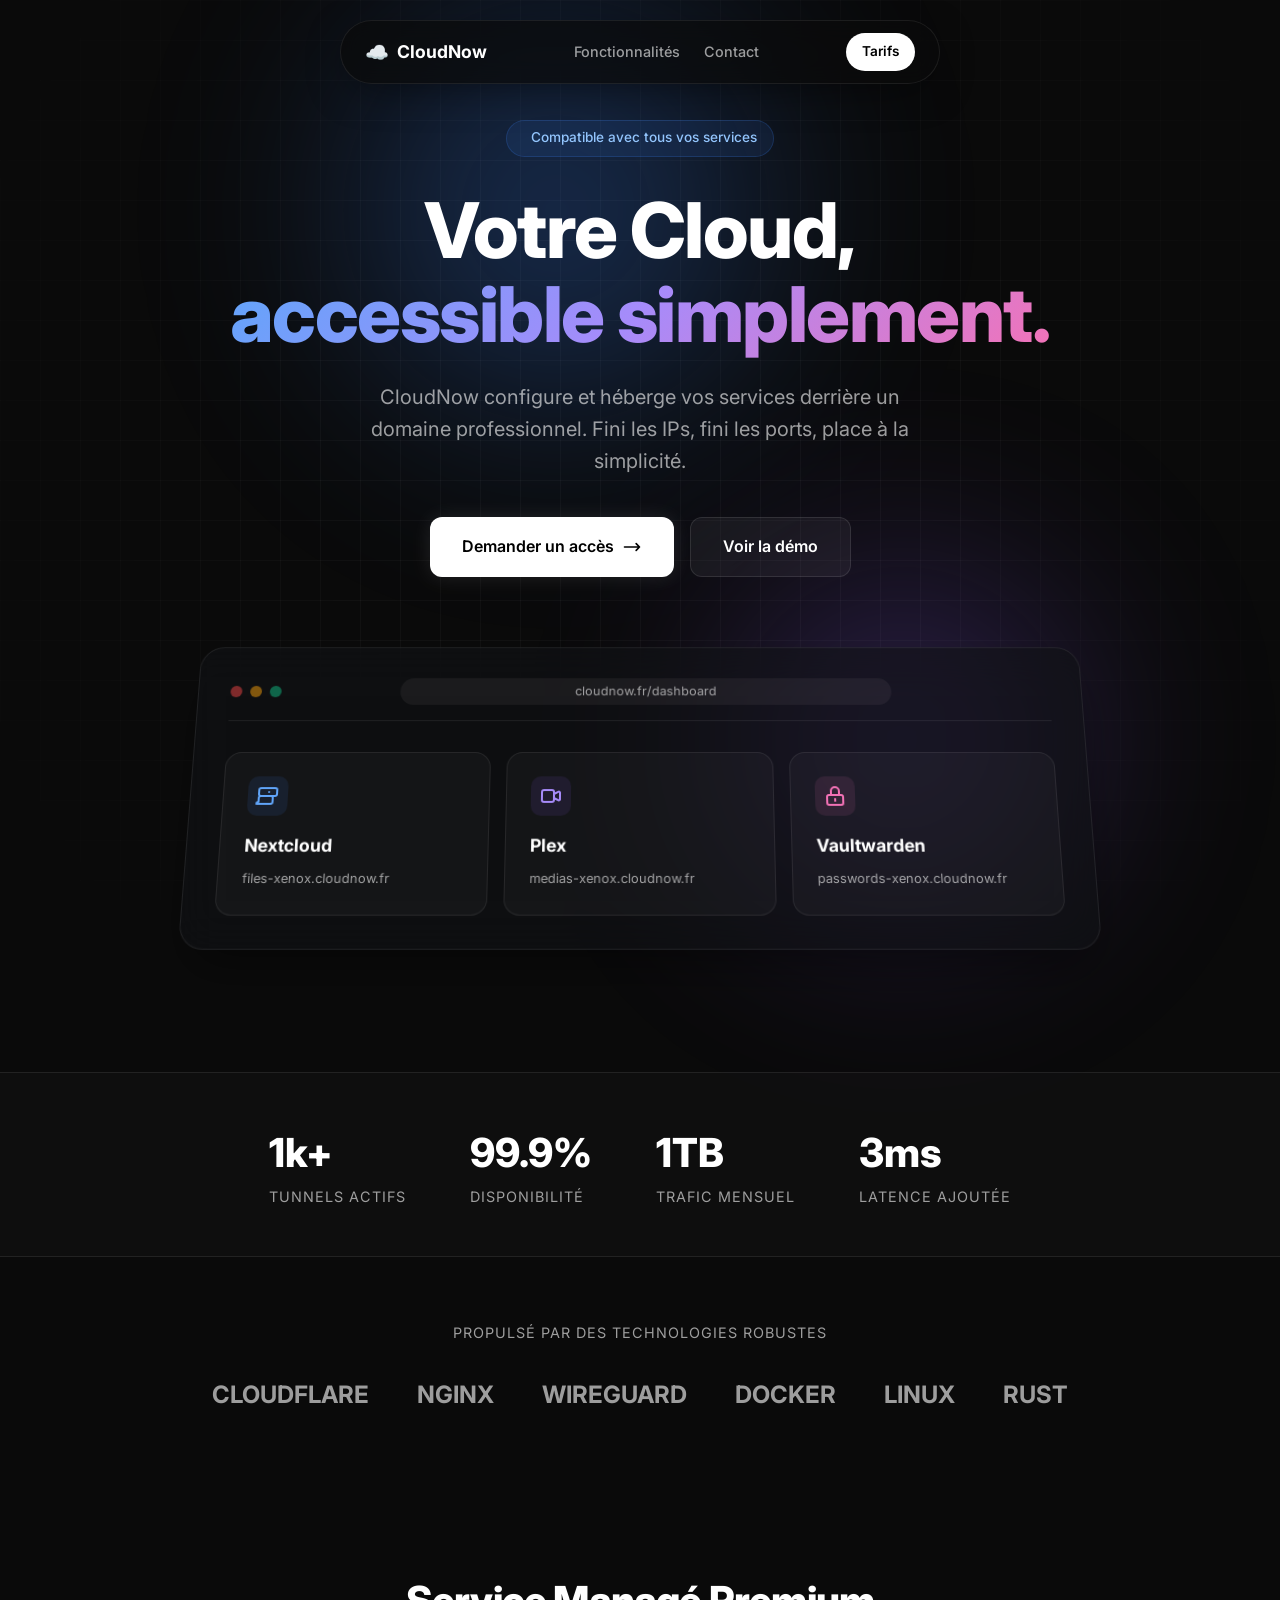
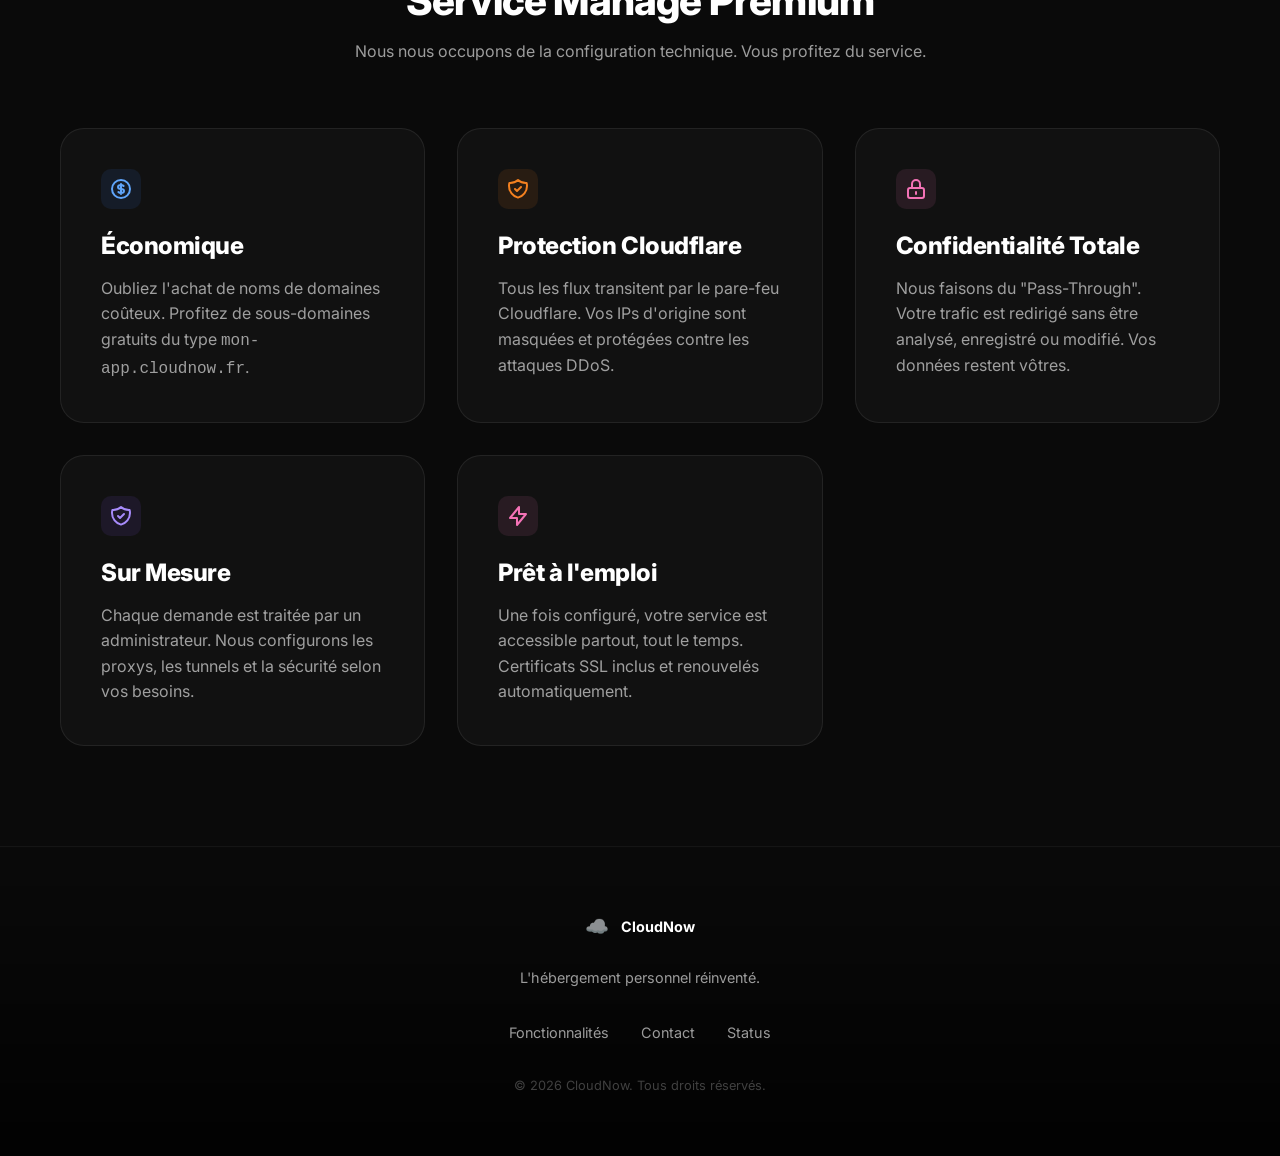
==== index.html @ 5626d106 "Add files via upload" ====
<!DOCTYPE html>
<html lang="fr">

<head>
    <meta charset="UTF-8">
    <meta name="viewport" content="width=device-width, initial-scale=1.0">
    <title>CloudNow - Votre infrastructure unifiée</title>
    <link rel="stylesheet" href="style.css">
    <!-- Favicon (placeholder) -->
    <link rel="icon"
        href="data:image/svg+xml,<svg xmlns=%22http://www.w3.org/2000/svg%22 viewBox=%220 0 100 100%22><text y=%22.9em%22 font-size=%2290%22>☁️</text></svg>">
</head>

<body>

    <!-- Background Elements -->
    <div class="grid-overlay"></div>
    <div class="bg-gradient-blob blob-1"></div>
    <div class="bg-gradient-blob blob-2"></div>

    <!-- Navigation -->
    <nav>
        <div class="nav-glass">
            <a href="#" class="logo">
                <span style="font-size: 1.2rem;">☁️</span> CloudNow
            </a>
            <div class="nav-links">
                <a href="features.html">Fonctionnalités</a>

                <a href="contact.html">Contact</a>
            </div>
            <a href="pricing.html" class="nav-cta">Tarifs</a>

        </div>
    </nav>

    <!-- Hero Section -->
    <section class="hero">
        <div class="hero-pill">
            <span class="pulse-dot"></span> Compatible avec tous vos services
        </div>

        <h1>
            Votre Cloud,<br>
            <span class="text-gradient">accessible simplement.</span>
        </h1>

        <p>
            CloudNow configure et héberge vos services derrière un domaine professionnel.
            Fini les IPs, fini les ports, place à la simplicité.
        </p>

        <div class="hero-buttons">
            <a href="contact.html" class="btn btn-primary">
                Demander un accès
                <svg width="20" height="20" fill="none" viewBox="0 0 24 24" stroke="currentColor">
                    <path stroke-linecap="round" stroke-linejoin="round" stroke-width="2"
                        d="M17 8l4 4m0 0l-4 4m4-4H3" />
                </svg>
            </a>
            <a href="demo.html" class="btn btn-glass">
                Voir la démo
            </a>
        </div>

        <!-- 3D Visualization -->
        <div class="visual-container">
            <div class="glass-card-3d">
                <div class="card-header">
                    <div class="traffic-lights">
                        <div class="light red"></div>
                        <div class="light yellow"></div>
                        <div class="light green"></div>
                    </div>
                    <div class="url-bar">cloudnow.fr/dashboard</div>
                    <div style="width: 40px;"></div> <!-- Spacer -->
                </div>

                <div class="services-grid">
                    <!-- Service 1 -->
                    <div class="service-item">
                        <div class="icon-box blue-glow">
                            <svg width="24" height="24" fill="none" viewBox="0 0 24 24" stroke="currentColor">
                                <path stroke-linecap="round" stroke-linejoin="round" stroke-width="2"
                                    d="M5 12h14M5 12a2 2 0 01-2-2V6a2 2 0 012-2h14a2 2 0 012 2v4a2 2 0 01-2 2M5 12a2 2 0 00-2 2v4a2 2 0 00-2 2h14a2 2 0 002-2v-4a2 2 0 00-2-2m-2-4h.01M17 16h.01" />
                            </svg>
                        </div>
                        <h4>Nextcloud</h4>
                        <span>files-xenox.cloudnow.fr</span>
                    </div>

                    <!-- Service 2 -->
                    <div class="service-item">
                        <div class="icon-box purple-glow">
                            <svg width="24" height="24" fill="none" viewBox="0 0 24 24" stroke="currentColor">
                                <path stroke-linecap="round" stroke-linejoin="round" stroke-width="2"
                                    d="M15 10l4.553-2.276A1 1 0 0121 8.618v6.764a1 1 0 01-1.447.894L15 14M5 18h8a2 2 0 002-2V8a2 2 0 00-2-2H5a2 2 0 00-2 2v8a2 2 0 002 2z" />
                            </svg>
                        </div>
                        <h4>Plex</h4>
                        <span>medias-xenox.cloudnow.fr</span>
                    </div>

                    <!-- Service 3 -->
                    <div class="service-item">
                        <div class="icon-box pink-glow">
                            <svg width="24" height="24" fill="none" viewBox="0 0 24 24" stroke="currentColor">
                                <path stroke-linecap="round" stroke-linejoin="round" stroke-width="2"
                                    d="M12 15v2m-6 4h12a2 2 0 002-2v-6a2 2 0 00-2-2H6a2 2 0 00-2 2v6a2 2 0 002 2zm10-10V7a4 4 0 00-8 0v4h8z" />
                            </svg>
                        </div>
                        <h4>Vaultwarden</h4>
                        <span>passwords-xenox.cloudnow.fr</span>
                    </div>
                </div>
            </div>
        </div>
    </section>

    <!-- Stats Banner -->
    <div class="flex flex-wrap justify-center gap-8 md:gap-16 py-8 border-y border-white/5 bg-white/[0.02]"
        style="display: flex; justify-content: center; gap: 4rem; padding: 3rem 0; background: rgba(255,255,255,0.02); border-top: 1px solid var(--glass-border); border-bottom: 1px solid var(--glass-border); margin-top: 4rem;">
        <div class="text-center">
            <div style="font-size: 2.5rem; font-weight: 800; color: white;">1k+</div>
            <div style="font-size: 0.9rem; color: var(--text-muted); text-transform: uppercase; letter-spacing: 1px;">
                Tunnels Actifs</div>
        </div>
        <div class="text-center">
            <div style="font-size: 2.5rem; font-weight: 800; color: white;">99.9%</div>
            <div style="font-size: 0.9rem; color: var(--text-muted); text-transform: uppercase; letter-spacing: 1px;">
                Disponibilité</div>
        </div>
        <div class="text-center">
            <div style="font-size: 2.5rem; font-weight: 800; color: white;">1TB</div>
            <div style="font-size: 0.9rem; color: var(--text-muted); text-transform: uppercase; letter-spacing: 1px;">
                Trafic Mensuel</div>
        </div>
        <div class="text-center">
            <div style="font-size: 2.5rem; font-weight: 800; color: white;">3ms</div>
            <div style="font-size: 0.9rem; color: var(--text-muted); text-transform: uppercase; letter-spacing: 1px;">
                Latence Ajoutée</div>
        </div>
    </div>

    <!-- Supported Tech Marquee (Simulated) -->
    <div style="text-align: center; padding: 4rem 20px; opacity: 0.6;">
        <p style="margin-bottom: 2rem; font-size: 0.9rem; letter-spacing: 1px;">PROPULSÉ PAR DES TECHNOLOGIES ROBUSTES
        </p>
        <div
            style="display: flex; justify-content: center; gap: 3rem; flex-wrap: wrap; font-size: 1.5rem; font-weight: 700; color: white;">
            <span>CLOUDFLARE</span>
            <span>NGINX</span>
            <span>WIREGUARD</span>
            <span>DOCKER</span>
            <span>LINUX</span>
            <span>RUST</span>
        </div>
    </div>

    <!-- Value Proposition -->
    <section class="features" id="fonctionnalites">
        <div style="text-align: center; margin-bottom: 4rem;">
            <h2 style="font-size: 2.5rem; margin-bottom: 1rem;">Service Managé Premium</h2>
            <p style="color: var(--text-muted);">Nous nous occupons de la configuration technique. Vous profitez du
                service.</p>
        </div>

        <div class="features-grid">
            <div class="feature-card">
                <div class="feature-glow"></div>
                <div class="icon-box blue-glow" style="margin-bottom: 1.5rem;">
                    <svg width="24" height="24" fill="none" viewBox="0 0 24 24" stroke="currentColor">
                        <path stroke-linecap="round" stroke-linejoin="round" stroke-width="2"
                            d="M12 8c-1.657 0-3 .895-3 2s1.343 2 3 2 3 .895 3 2-1.343 2-3 2m0-8c1.11 0 2.08.402 2.599 1M12 8V7m0 1v8m0 0v1m0-1c-1.11 0-2.08-.402-2.599-1M21 12a9 9 0 11-18 0 9 9 0 0118 0z" />
                    </svg>
                </div>
                <h3>Économique</h3>
                <p>Oubliez l'achat de noms de domaines coûteux. Profitez de sous-domaines gratuits du type
                    <code>mon-app.cloudnow.fr</code>.
                </p>
            </div>

            <div class="feature-card">
                <div class="feature-glow" style="background: #F48120;"></div> <!-- Cloudflare Orange -->
                <div class="icon-box"
                    style="margin-bottom: 1.5rem; background: rgba(244, 129, 32, 0.1); color: #F48120;">
                    <svg width="24" height="24" fill="none" viewBox="0 0 24 24" stroke="currentColor">
                        <path stroke-linecap="round" stroke-linejoin="round" stroke-width="2"
                            d="M9 12l2 2 4-4m5.618-4.016A11.955 11.955 0 0112 2.944a11.955 11.955 0 01-8.618 3.04A12.02 12.02 0 003 9c0 5.591 3.824 10.29 9 11.622 5.176-1.332 9-6.03 9-11.622 0-1.042-.133-2.052-.382-3.016z" />
                    </svg>
                </div>
                <h3>Protection Cloudflare</h3>
                <p>Tous les flux transitent par le pare-feu Cloudflare. Vos IPs d'origine sont masquées et protégées
                    contre les attaques DDoS.</p>
            </div>

            <div class="feature-card">
                <div class="feature-glow" style="background: var(--accent-pink);"></div>
                <div class="icon-box pink-glow" style="margin-bottom: 1.5rem;">
                    <svg width="24" height="24" fill="none" viewBox="0 0 24 24" stroke="currentColor">
                        <path stroke-linecap="round" stroke-linejoin="round" stroke-width="2"
                            d="M12 15v2m-6 4h12a2 2 0 002-2v-6a2 2 0 00-2-2H6a2 2 0 00-2 2v6a2 2 0 002 2zm10-10V7a4 4 0 00-8 0v4h8z" />
                    </svg>
                </div>
                <h3>Confidentialité Totale</h3>
                <p>Nous faisons du "Pass-Through". Votre trafic est redirigé sans être analysé, enregistré ou modifié.
                    Vos données restent vôtres.</p>
            </div>

            <div class="feature-card">
                <div class="feature-glow" style="background: var(--accent-purple);"></div>
                <div class="icon-box purple-glow" style="margin-bottom: 1.5rem;">
                    <svg width="24" height="24" fill="none" viewBox="0 0 24 24" stroke="currentColor">
                        <path stroke-linecap="round" stroke-linejoin="round" stroke-width="2"
                            d="M9 12l2 2 4-4m5.618-4.016A11.955 11.955 0 0112 2.944a11.955 11.955 0 01-8.618 3.04A12.02 12.02 0 003 9c0 5.591 3.824 10.29 9 11.622 5.176-1.332 9-6.03 9-11.622 0-1.042-.133-2.052-.382-3.016z" />
                    </svg>
                </div>
                <h3>Sur Mesure</h3>
                <p>Chaque demande est traitée par un administrateur. Nous configurons les proxys, les tunnels et la
                    sécurité selon vos besoins.</p>
            </div>

            <div class="feature-card">
                <div class="feature-glow" style="background: var(--accent-pink);"></div>
                <div class="icon-box pink-glow" style="margin-bottom: 1.5rem;">
                    <svg width="24" height="24" fill="none" viewBox="0 0 24 24" stroke="currentColor">
                        <path stroke-linecap="round" stroke-linejoin="round" stroke-width="2"
                            d="M13 10V3L4 14h7v7l9-11h-7z" />
                    </svg>
                </div>
                <h3>Prêt à l'emploi</h3>
                <p>Une fois configuré, votre service est accessible partout, tout le temps. Certificats SSL inclus et
                    renouvelés automatiquement.</p>
            </div>
        </div>
    </section>

    <!-- Footer -->
    <footer>
        <div class="footer-logo">
            <span style="font-size: 1.2rem;">☁️</span>
            <span style="font-weight: 700; color: white;">CloudNow</span>
        </div>
        <p>L'hébergement personnel réinventé.</p>

        <div class="footer-links">
            <a href="features.html">Fonctionnalités</a>
            <a href="contact.html">Contact</a>
            <a href="#">Status</a>
        </div>

        <div style="margin-top: 2rem; font-size: 0.8rem; opacity: 0.4;">
            &copy; 2026 CloudNow. Tous droits réservés.
        </div>
    </footer>

    <script src="script.js"></script>
</body>

</html>
---- style.css ----
/* CloudNow Design System */
@import url('https://fonts.googleapis.com/css2?family=Inter:wght@400;500;600;700;800&display=swap');

:root {
    --bg-color: #0A0A0A;
    --text-color: #ffffff;
    --text-muted: rgba(255, 255, 255, 0.6);
    --primary-gradient: linear-gradient(135deg, #60A5FA 0%, #A78BFA 50%, #F472B6 100%);
    --glass-bg: rgba(255, 255, 255, 0.03);
    --glass-border: rgba(255, 255, 255, 0.08);
    --glass-shadow: 0 4px 30px rgba(0, 0, 0, 0.1);
    --accent-blue: #3B82F6;
    --accent-purple: #8B5CF6;
}

* {
    margin: 0;
    padding: 0;
    box-sizing: border-box;
}

body {
    background-color: var(--bg-color);
    color: var(--text-color);
    font-family: 'Inter', sans-serif;
    overflow-x: hidden;
    line-height: 1.6;
}

/* Background Effects */
.bg-gradient-blob {
    position: absolute;
    border-radius: 50%;
    filter: blur(100px);
    opacity: 0.4;
    z-index: -1;
    pointer-events: none;
}

.blob-1 {
    top: -10%;
    left: 20%;
    width: 600px;
    height: 600px;
    background: radial-gradient(circle, var(--accent-blue), transparent 70%);
    animation: float 20s infinite ease-in-out;
}

.blob-2 {
    bottom: -10%;
    right: 10%;
    width: 500px;
    height: 500px;
    background: radial-gradient(circle, var(--accent-purple), transparent 70%);
    animation: float 25s infinite reverse ease-in-out;
}

.grid-overlay {
    position: fixed;
    top: 0;
    left: 0;
    width: 100%;
    height: 100%;
    background-image:
        linear-gradient(rgba(255, 255, 255, 0.03) 1px, transparent 1px),
        linear-gradient(90deg, rgba(255, 255, 255, 0.03) 1px, transparent 1px);
    background-size: 40px 40px;
    mask-image: radial-gradient(circle at center, black 40%, transparent 100%);
    z-index: -1;
    pointer-events: none;
}

@keyframes float {

    0%,
    100% {
        transform: translate(0, 0);
    }

    50% {
        transform: translate(30px, -30px);
    }
}

/* Typography */
h1,
h2,
h3 {
    font-weight: 800;
    letter-spacing: -0.02em;
    line-height: 1.1;
}

.text-gradient {
    background: var(--primary-gradient);
    -webkit-background-clip: text;
    -webkit-text-fill-color: transparent;
    background-clip: text;
}

/* Navbar */
nav {
    position: fixed;
    top: 20px;
    left: 50%;
    transform: translateX(-50%);
    z-index: 100;
    width: 90%;
    max-width: 600px;
}

.nav-glass {
    background: rgba(10, 10, 10, 0.7);
    backdrop-filter: blur(12px);
    -webkit-backdrop-filter: blur(12px);
    border: 1px solid var(--glass-border);
    border-radius: 100px;
    padding: 0.75rem 1.5rem;
    display: flex;
    justify-content: space-between;
    align-items: center;
    box-shadow: 0 10px 40px -10px rgba(0, 0, 0, 0.5);
}

.logo {
    font-weight: 700;
    font-size: 1.1rem;
    color: white;
    text-decoration: none;
    display: flex;
    align-items: center;
    gap: 0.5rem;
}

.nav-links {
    display: flex;
    gap: 1.5rem;
}

.nav-links a {
    color: var(--text-muted);
    text-decoration: none;
    font-size: 0.9rem;
    font-weight: 500;
    transition: color 0.3s ease;
}

.nav-links a:hover {
    color: white;
}

.nav-cta {
    background: white;
    color: black;
    padding: 0.5rem 1rem;
    border-radius: 100px;
    font-weight: 600;
    font-size: 0.85rem;
    text-decoration: none;
    transition: transform 0.2s ease;
}

.nav-cta:hover {
    transform: scale(1.05);
}

/* Hero Section */
.hero {
    min-height: 100vh;
    display: flex;
    flex-direction: column;
    align-items: center;
    justify-content: center;
    text-align: center;
    padding: 120px 20px 60px;
    position: relative;
}

.hero-pill {
    display: inline-flex;
    align-items: center;
    gap: 0.5rem;
    padding: 0.4rem 1rem;
    background: rgba(59, 130, 246, 0.1);
    border: 1px solid rgba(59, 130, 246, 0.2);
    border-radius: 100px;
    color: #93C5FD;
    font-size: 0.85rem;
    font-weight: 500;
    margin-bottom: 2rem;
    animation: fadeUp 0.8s ease-out;
}

.hero h1 {
    font-size: clamp(3rem, 6vw, 5rem);
    margin-bottom: 1.5rem;
    animation: fadeUp 0.8s ease-out 0.1s backwards;
}

.hero p {
    font-size: 1.25rem;
    color: var(--text-muted);
    max-width: 600px;
    margin: 0 auto 2.5rem;
    animation: fadeUp 0.8s ease-out 0.2s backwards;
}

.hero-buttons {
    display: flex;
    gap: 1rem;
    justify-content: center;
    animation: fadeUp 0.8s ease-out 0.3s backwards;
}

.btn {
    padding: 1rem 2rem;
    border-radius: 12px;
    font-weight: 600;
    text-decoration: none;
    transition: all 0.3s ease;
    display: inline-flex;
    align-items: center;
    gap: 0.5rem;
}

.btn-primary {
    background: white;
    color: black;
    box-shadow: 0 0 20px rgba(255, 255, 255, 0.1);
}

.btn-primary:hover {
    transform: translateY(-2px);
    box-shadow: 0 0 30px rgba(255, 255, 255, 0.2);
}

.btn-glass {
    background: rgba(255, 255, 255, 0.05);
    border: 1px solid rgba(255, 255, 255, 0.1);
    color: white;
}

.btn-glass:hover {
    background: rgba(255, 255, 255, 0.1);
    transform: translateY(-2px);
}

/* 3D Visualization */
.visual-container {
    perspective: 1000px;
    margin-top: 4rem;
    width: 100%;
    max-width: 900px;
    animation: fadeUp 1s ease-out 0.5s backwards;
}

.glass-card-3d {
    background: rgba(15, 17, 21, 0.6);
    backdrop-filter: blur(20px);
    -webkit-backdrop-filter: blur(20px);
    border: 1px solid var(--glass-border);
    border-radius: 24px;
    padding: 2rem;
    transform: rotateX(10deg);
    transition: transform 0.3s ease;
    box-shadow: 0 25px 50px -12px rgba(0, 0, 0, 0.5);
    position: relative;
    overflow: hidden;
}

.glass-card-3d:hover {
    transform: rotateX(0deg) scale(1.02);
}

.card-header {
    display: flex;
    justify-content: space-between;
    align-items: center;
    margin-bottom: 2rem;
    padding-bottom: 1rem;
    border-bottom: 1px solid var(--glass-border);
}

.traffic-lights {
    display: flex;
    gap: 0.5rem;
}

.light {
    width: 12px;
    height: 12px;
    border-radius: 50%;
}

.light.red {
    background: #EF4444;
    opacity: 0.5;
}

.light.yellow {
    background: #F59E0B;
    opacity: 0.5;
}

.light.green {
    background: #10B981;
    opacity: 0.5;
}

.url-bar {
    background: rgba(255, 255, 255, 0.05);
    padding: 0.25rem 1rem;
    border-radius: 100px;
    font-size: 0.8rem;
    color: var(--text-muted);
    width: 60%;
    text-align: center;
}

.services-grid {
    display: grid;
    grid-template-columns: repeat(3, 1fr);
    gap: 1rem;
}

.service-item {
    background: rgba(255, 255, 255, 0.03);
    border: 1px solid var(--glass-border);
    border-radius: 16px;
    padding: 1.5rem;
    text-align: left;
    transition: all 0.3s ease;
}

.service-item:hover {
    background: rgba(255, 255, 255, 0.06);
    border-color: rgba(255, 255, 255, 0.2);
}

.icon-box {
    width: 40px;
    height: 40px;
    border-radius: 10px;
    display: flex;
    align-items: center;
    justify-content: center;
    margin-bottom: 1rem;
    font-size: 1.2rem;
}

.blue-glow {
    background: rgba(59, 130, 246, 0.1);
    color: #60A5FA;
}

.purple-glow {
    background: rgba(139, 92, 246, 0.1);
    color: #A78BFA;
}

.pink-glow {
    background: rgba(244, 114, 182, 0.1);
    color: #F472B6;
}

.service-item h4 {
    font-size: 1.1rem;
    margin-bottom: 0.25rem;
}

.service-item span {
    font-size: 0.8rem;
    color: var(--text-muted);
}

/* Features Section */
.features {
    padding: 100px 20px;
    max-width: 1200px;
    margin: 0 auto;
}

.features-grid {
    display: grid;
    grid-template-columns: repeat(auto-fit, minmax(300px, 1fr));
    gap: 2rem;
    margin-top: 4rem;
}

.feature-card {
    background: var(--glass-bg);
    border: 1px solid var(--glass-border);
    border-radius: 24px;
    padding: 2.5rem;
    transition: all 0.3s ease;
    position: relative;
    overflow: hidden;
}

.feature-card:hover {
    transform: translateY(-5px);
    border-color: rgba(255, 255, 255, 0.2);
}

.feature-glow {
    position: absolute;
    top: 0;
    right: 0;
    width: 150px;
    height: 150px;
    background: var(--accent-blue);
    filter: blur(80px);
    opacity: 0;
    transition: opacity 0.5s ease;
}

.feature-card:hover .feature-glow {
    opacity: 0.2;
}

.feature-card h3 {
    font-size: 1.5rem;
    margin-bottom: 1rem;
    position: relative;
    z-index: 1;
}

.feature-card p {
    color: var(--text-muted);
    font-size: 1rem;
    position: relative;
    z-index: 1;
}

/* Page Specific Styles */
.page-header {
    padding: 120px 20px 60px;
    text-align: center;
    background: radial-gradient(circle at top center, rgba(59, 130, 246, 0.1), transparent 70%);
}

.page-header h1 {
    font-size: 3rem;
    margin-bottom: 1rem;
}

.page-header p {
    color: var(--text-muted);
    font-size: 1.2rem;
    max-width: 600px;
    margin: 0 auto;
}

/* Forms */
.contact-form-container {
    max-width: 600px;
    margin: 0 auto;
    background: var(--glass-bg);
    border: 1px solid var(--glass-border);
    border-radius: 24px;
    padding: 2.5rem;
    backdrop-filter: blur(10px);
}

.form-group {
    margin-bottom: 1.5rem;
    text-align: left;
}

.form-group label {
    display: block;
    margin-bottom: 0.5rem;
    color: var(--text-muted);
    font-size: 0.9rem;
}

.form-control {
    width: 100%;
    padding: 0.8rem 1rem;
    background: rgba(255, 255, 255, 0.05);
    border: 1px solid var(--glass-border);
    border-radius: 12px;
    color: white;
    font-family: inherit;
    font-size: 1rem;
    transition: all 0.3s ease;
}

.form-control:focus {
    outline: none;
    border-color: var(--accent-blue);
    background: rgba(255, 255, 255, 0.08);
    box-shadow: 0 0 0 4px rgba(59, 130, 246, 0.1);
}

textarea.form-control {
    min-height: 120px;
    resize: vertical;
}

/* Pricing */
.pricing-grid {
    display: grid;
    grid-template-columns: repeat(auto-fit, minmax(300px, 1fr));
    gap: 2rem;
    max-width: 1000px;
    margin: 4rem auto;
}

.pricing-card {
    background: var(--glass-bg);
    border: 1px solid var(--glass-border);
    border-radius: 24px;
    padding: 2.5rem;
    text-align: center;
    position: relative;
    overflow: hidden;
    transition: transform 0.3s ease;
}

.pricing-card:hover {
    transform: translateY(-5px);
    border-color: rgba(255, 255, 255, 0.2);
}

.pricing-card.featured {
    background: rgba(59, 130, 246, 0.05);
    border-color: rgba(59, 130, 246, 0.3);
}

.pricing-card.featured::before {
    content: 'Recommandé';
    position: absolute;
    top: 1rem;
    right: 1rem;
    background: var(--accent-blue);
    color: white;
    font-size: 0.7rem;
    font-weight: 700;
    padding: 0.25rem 0.75rem;
    border-radius: 100px;
}

.pricing-price {
    font-size: 3.5rem;
    font-weight: 800;
    margin: 1.5rem 0;
    color: white;
}

.pricing-price span {
    font-size: 1rem;
    color: var(--text-muted);
    font-weight: 500;
}

.pricing-features {
    list-style: none;
    margin: 2rem 0;
    text-align: left;
}

.pricing-features li {
    margin-bottom: 0.75rem;
    color: var(--text-muted);
    display: flex;
    align-items: center;
    gap: 0.5rem;
}

.pricing-features li.active {
    color: white;
}

.check-icon {
    color: var(--accent-blue);
}

/* Catalog Grid */
.catalog-grid {
    display: grid;
    grid-template-columns: repeat(auto-fill, minmax(150px, 1fr));
    gap: 1.5rem;
    max-width: 1000px;
    margin: 4rem auto;
}

.catalog-item {
    background: rgba(255, 255, 255, 0.03);
    border: 1px solid var(--glass-border);
    border-radius: 16px;
    padding: 1.5rem;
    text-align: center;
    transition: all 0.3s ease;
}

.catalog-item:hover {
    background: rgba(255, 255, 255, 0.08);
    transform: translateY(-3px);
}

.catalog-icon {
    font-size: 2.5rem;
    margin-bottom: 1rem;
    display: block;
}

/* Footer (inspired by EpitaNote) */
footer {
    border-top: 1px solid var(--glass-border);
    padding: 4rem 2rem;
    text-align: center;
    color: var(--text-muted);
    font-size: 0.9rem;
    background: linear-gradient(to bottom, transparent, rgba(0, 0, 0, 0.8));
}

.footer-logo {
    display: flex;
    justify-content: center;
    align-items: center;
    gap: 0.75rem;
    margin-bottom: 1.5rem;
}

.footer-links {
    display: flex;
    justify-content: center;
    gap: 2rem;
    margin-top: 2rem;
}

.footer-links a {
    color: var(--text-muted);
    text-decoration: none;
    transition: color 0.2s;
}

.footer-links a:hover {
    color: white;
}

@keyframes fadeUp {
    from {
        opacity: 0;
        transform: translateY(20px);
    }

    to {
        opacity: 1;
        transform: translateY(0);
    }
}

/* Responsive */
@media (max-width: 768px) {
    .nav-links {
        display: none;
    }

    .hero h1 {
        font-size: 3rem;
    }

    .services-grid {
        grid-template-columns: 1fr;
    }

    .visual-container {
        transform: none;
        margin-top: 2rem;
    }

    .glass-card-3d {
        transform: none;
    }
}
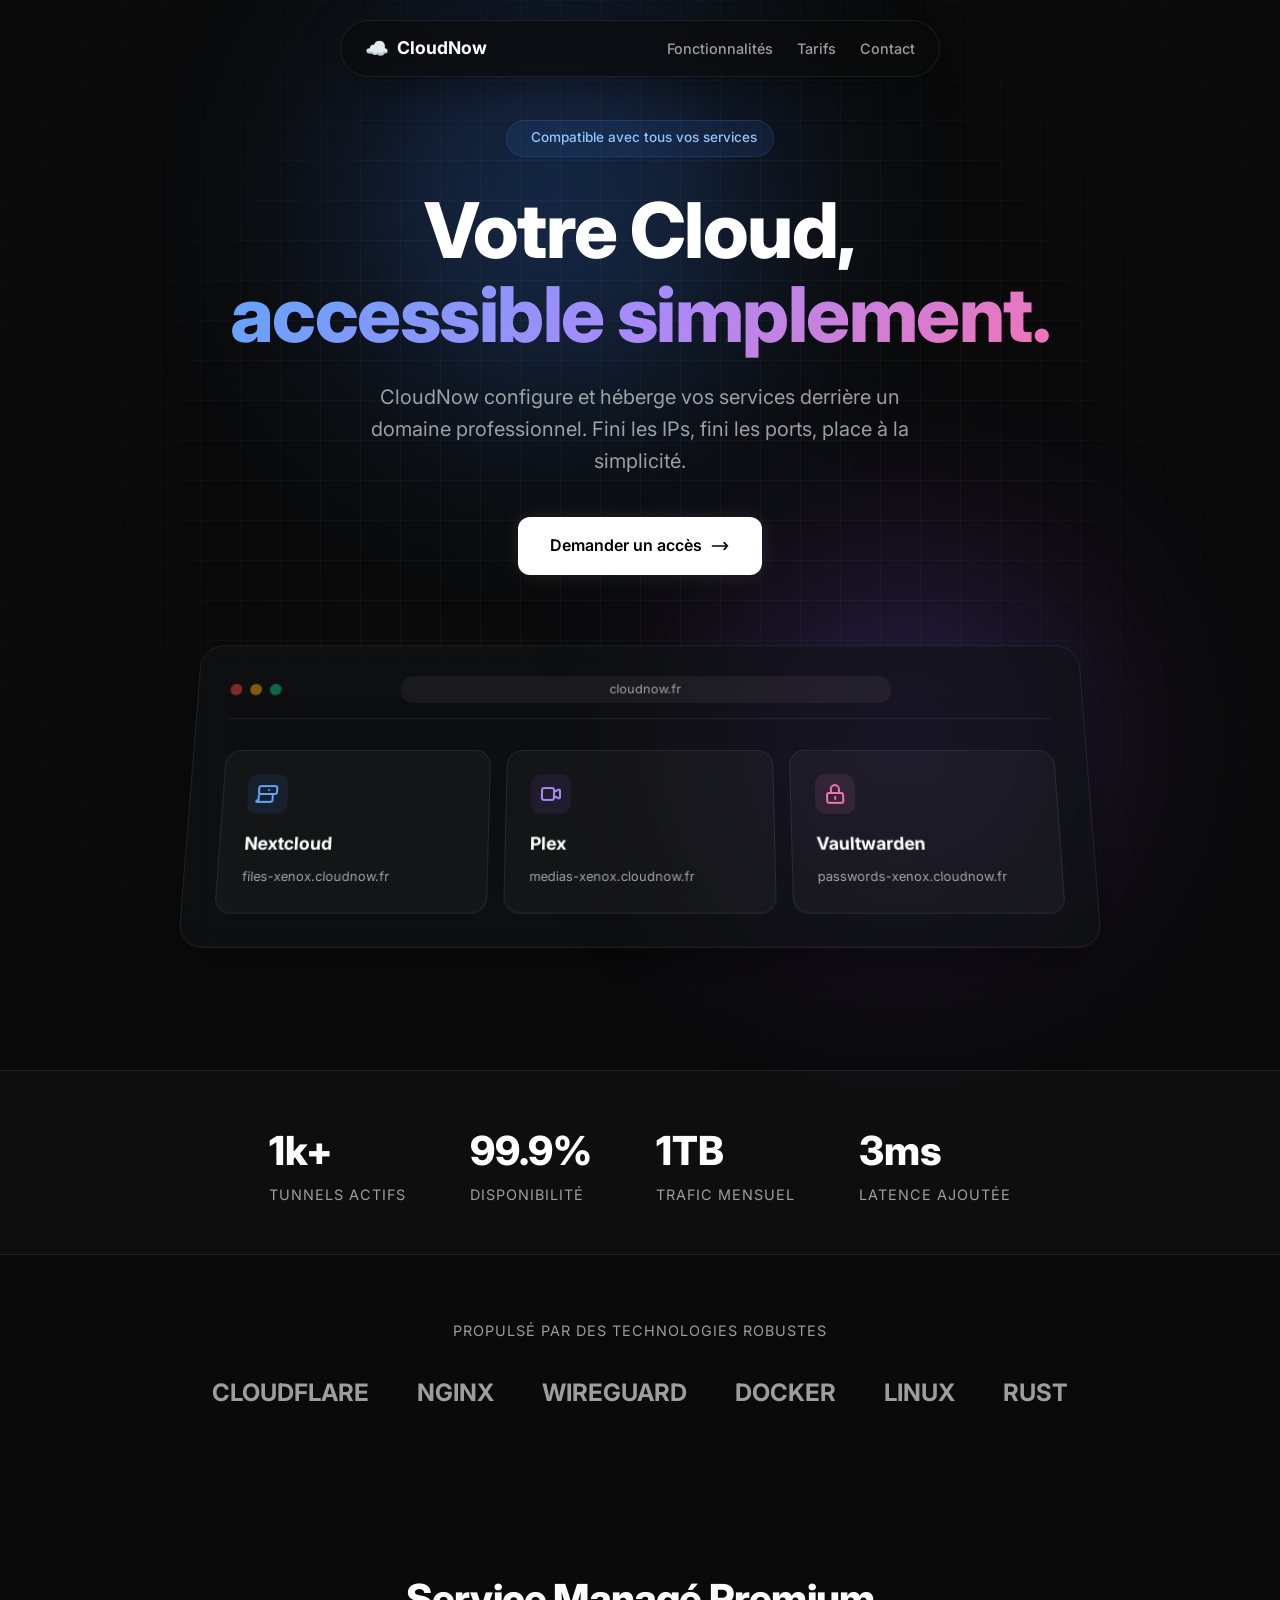
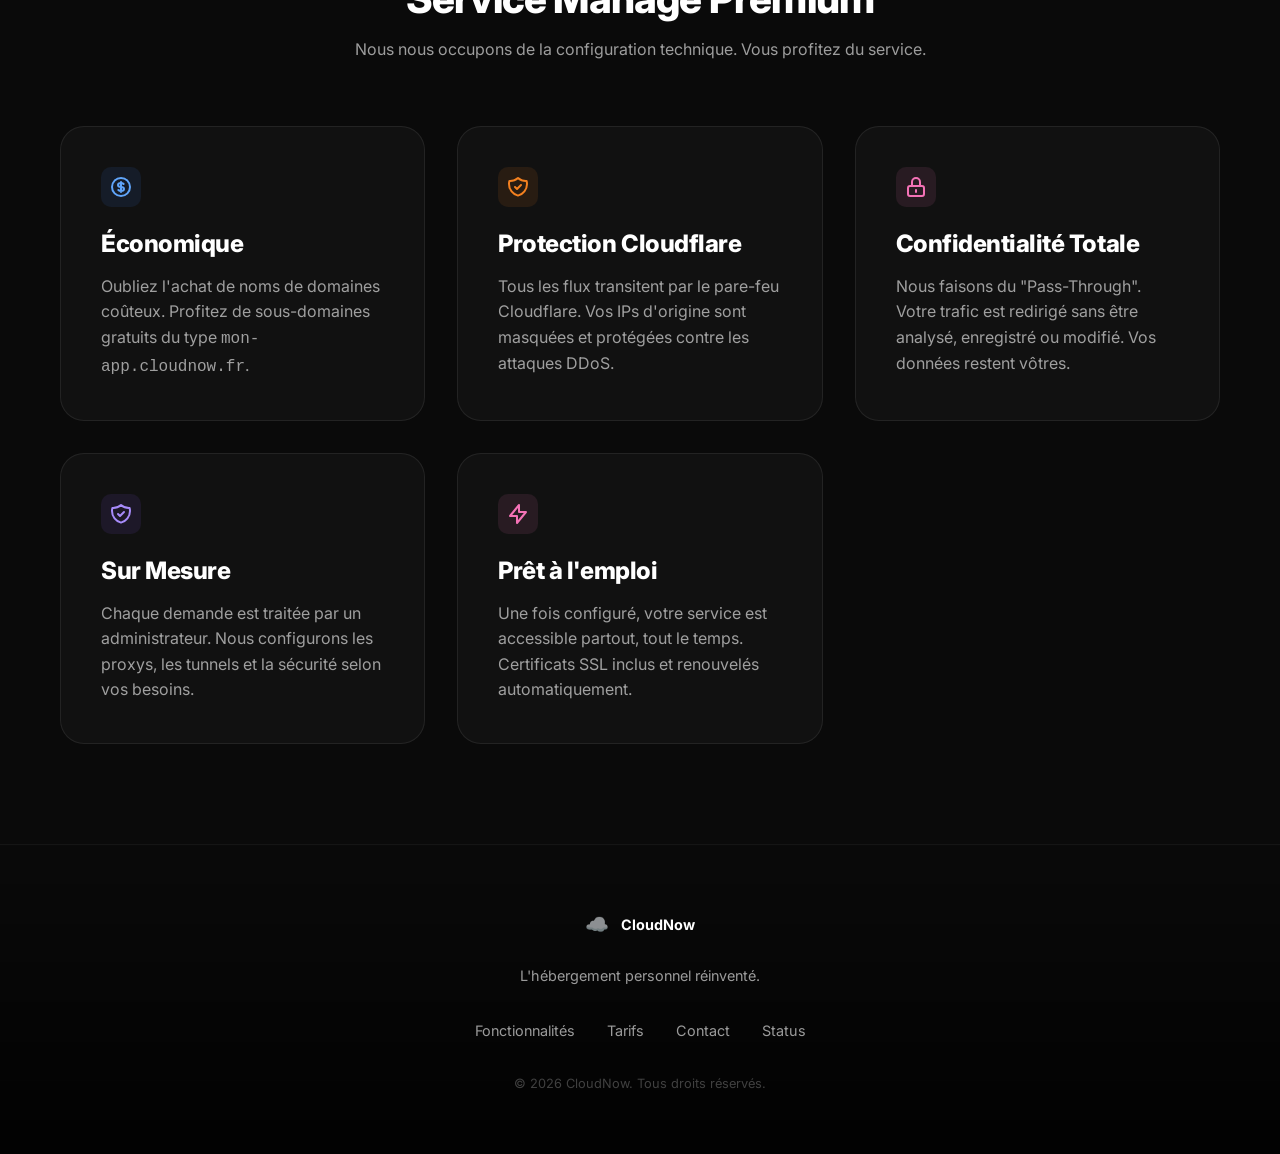
==== commit 35a70c1c: "Add files via upload" ====
--- a/index.html
+++ b/index.html
@@ -21,16 +21,14 @@
     <!-- Navigation -->
     <nav>
         <div class="nav-glass">
-            <a href="#" class="logo">
+            <a href="index.html" class="logo">
                 <span style="font-size: 1.2rem;">☁️</span> CloudNow
             </a>
             <div class="nav-links">
                 <a href="features.html">Fonctionnalités</a>
-
+                <a href="pricing.html">Tarifs</a>
                 <a href="contact.html">Contact</a>
             </div>
-            <a href="pricing.html" class="nav-cta">Tarifs</a>
-
         </div>
     </nav>
 
@@ -58,9 +56,6 @@
                         d="M17 8l4 4m0 0l-4 4m4-4H3" />
                 </svg>
             </a>
-            <a href="demo.html" class="btn btn-glass">
-                Voir la démo
-            </a>
         </div>
 
         <!-- 3D Visualization -->
@@ -72,7 +67,7 @@
                         <div class="light yellow"></div>
                         <div class="light green"></div>
                     </div>
-                    <div class="url-bar">cloudnow.fr/dashboard</div>
+                    <div class="url-bar">cloudnow.fr</div>
                     <div style="width: 40px;"></div> <!-- Spacer -->
                 </div>
 
@@ -245,6 +240,7 @@
 
         <div class="footer-links">
             <a href="features.html">Fonctionnalités</a>
+            <a href="pricing.html">Tarifs</a>
             <a href="contact.html">Contact</a>
             <a href="#">Status</a>
         </div>
--- a/style.css
+++ b/style.css
@@ -145,8 +145,13 @@
     transition: color 0.3s ease;
 }
 
-.nav-links a:hover {
-    color: white;
+.nav-links a:hover,
+.nav-links a.active {
+    color: white;
+}
+
+.nav-links a.active {
+    font-weight: 600;
 }
 
 .nav-cta {
